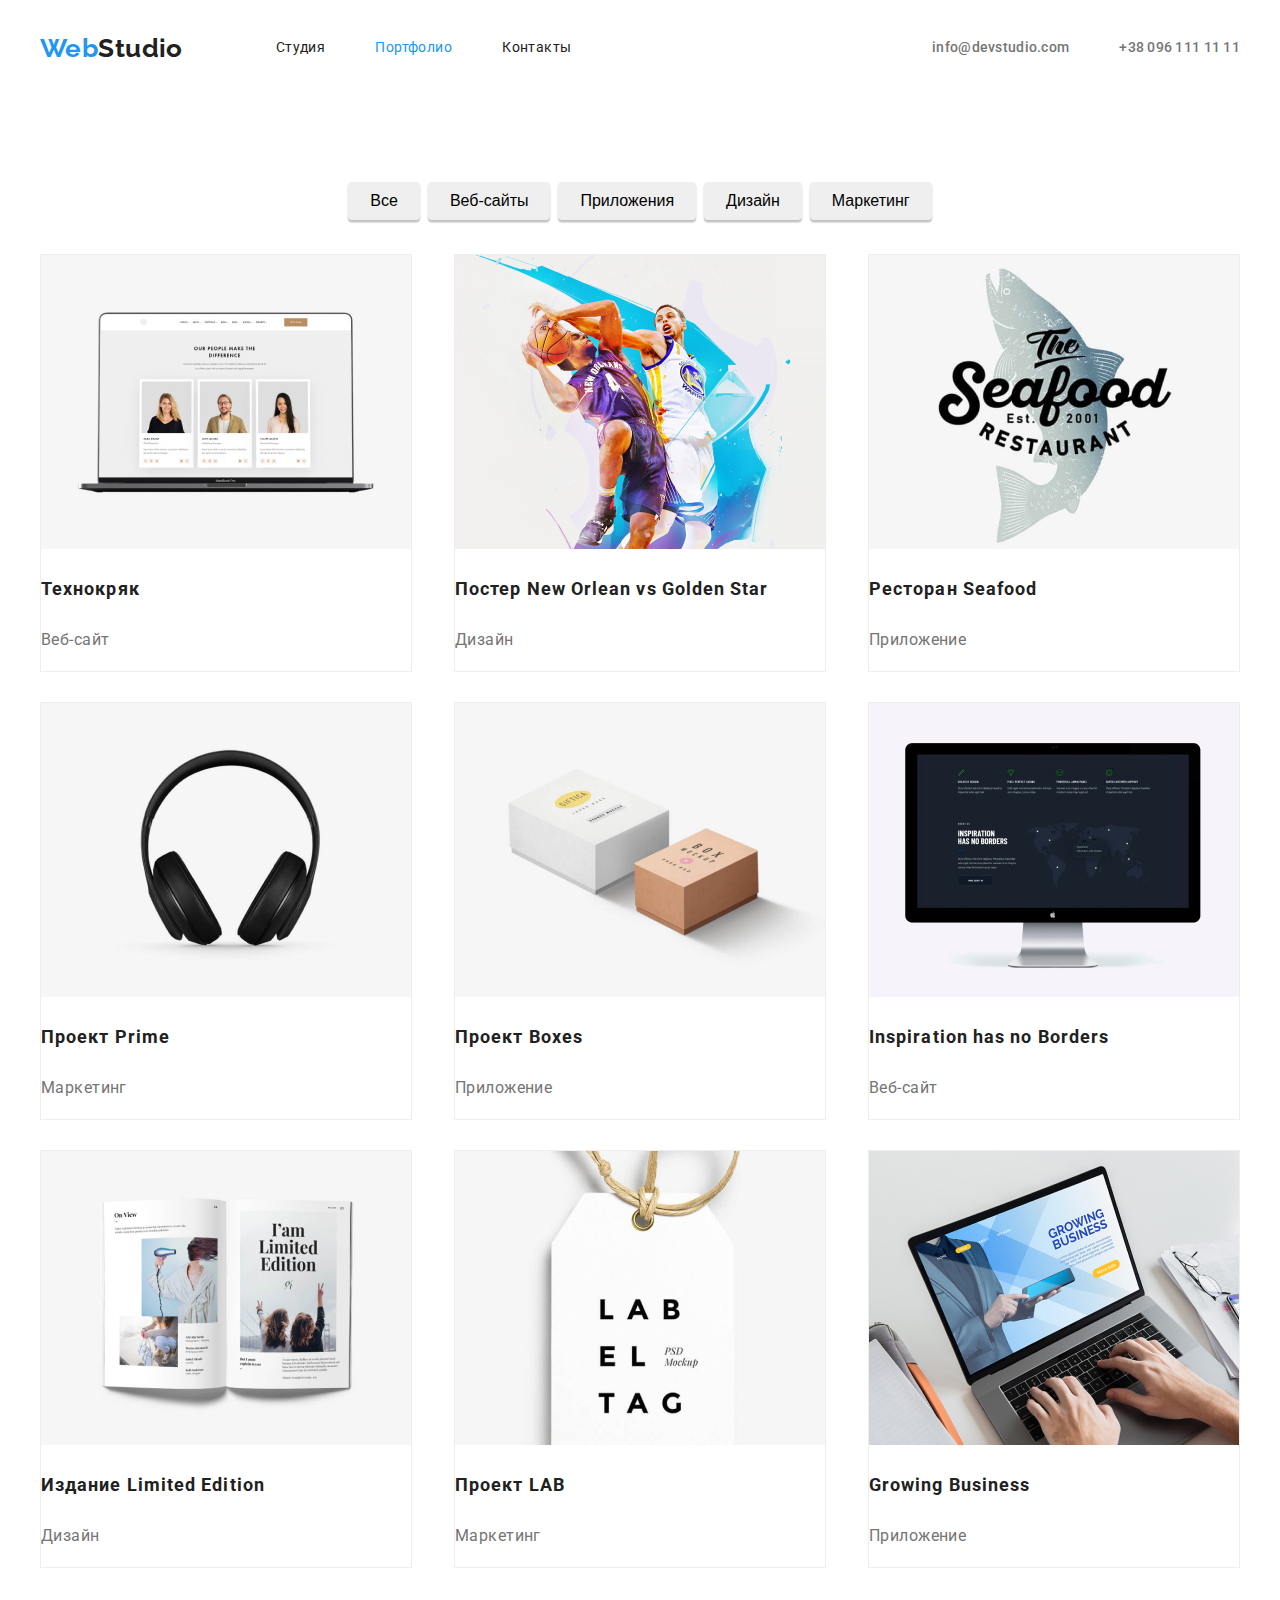
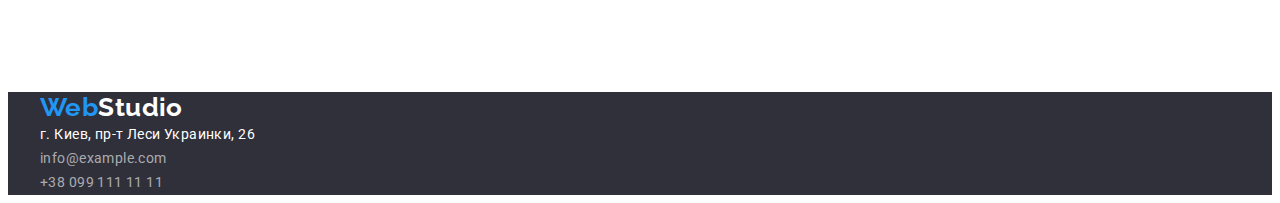
==== portfolio.html @ 359bd69d "fix" ====
<!DOCTYPE html>
<html lang="en">

<head>
	<meta charset="UTF-8">
	<meta name="viewport" content="width=device-width, initial-scale=1.0">
	<title>Портфолио</title>
	<link rel="stylesheet" href="https://cdnjs.cloudflare.com/ajax/libs/modern-normalize/1.0.0/modern-normalize.min.css"
		integrity="sha512-ISS7cAi1PEhQ8jnbJpJZMd29NlhNj4AWYyLOSp2CE/CsHxTCu+r+t0D2yoJudVrd0/8fTVPUVDzY5Tvli75u/g=="
		crossorigin="anonymous" />
	<link rel="preconnect" href="https://fonts.gstatic.com">
	<link
		href="https://fonts.googleapis.com/css2?family=Raleway:wght@700;900&family=Roboto:wght@400;500;700;900&display=swap"
		rel="stylesheet">
	<link rel="stylesheet" href="./сss/styles.css">
</head>

<body>
	<!-- Шапка сайта -->
	<header>
		<div class="container flex-cont">
			<nav class="navigation">
				<a class="logo" href="./index.html"> <span>Web</span>Studio</a>
				<ul class="nav-list">
					<li class="item">
						<a href="./index.html">Студия</a>
					</li>
					<li class="item">
						<a class="current" href="./portfolio.html">Портфолио</a>
					</li>
					<li class="item">
						<a href="#contacts">Контакты</a>
					</li>
				</ul>
			</nav>
			<ul class="mailtel-list">
				<li class="item"><a class="mailtel" href="mailto:info@devstudio.com">info@devstudio.com</a></li>
				<li class="item"> <a class="mailtel" href="tel:+380961111111">+38 096 111 11 11</a></li>
			</ul>
		</div>
	</header>
	<!-- //Шапка сайта -->

	<!-- секция кнопок и галерея -->
	<section class="gallery">
		<div class="container">
			<ul class="gallery-list">
				<li class="item"><button class="btn" type="button">Все</button></li>
				<li class="item"><button class="btn" type="button">Веб-сайты</button></li>
				<li class="item"><button class="btn" type="button">Приложения</button></li>
				<li class="item"><button class="btn" type="button">Дизайн</button></li>
				<li class="item"><button class="btn" type="button">Маркетинг</button></li>
			</ul>

			<ul class="project-list">
				<li class="item">
					<img src="./img_portf/img-0.jpg" alt="галерея работ" width="370" height="294">
					<h3>Технокряк</h3>
					<p>Веб-сайт</p>
				</li>
				<li class="item">
					<img src="./img_portf/img-1.jpg" alt="галерея работ" width="370" height="294">
					<h3>Постер New Orlean vs Golden Star</h3>
					<p>Дизайн</p>
				</li>
				<li class="item">
					<img src="./img_portf/img-2.jpg" alt="галерея работ" width="370" height="294">
					<h3>Ресторан Seafood</h3>
					<p>Приложение</p>
				</li>
				<li class="item">
					<img src="./img_portf/img-3.jpg" alt="галерея работ" width="370" height="294">
					<h3>Проект Prime</h3>
					<p>Маркетинг</p>
				</li>
				<li class="item">
					<img src="./img_portf/img-4.jpg" alt="галерея работ" width="370" height="294">
					<h3>Проект Boxes</h3>
					<p>Приложение</p>
				</li>
				<li class="item">
					<img src="./img_portf/img-5.jpg" alt="галерея работ" width="370" height="294">
					<h3>Inspiration has no Borders</h3>
					<p>Веб-сайт</p>
				</li>
				<li class="item">
					<img src="./img_portf/img-6.jpg" alt="галерея работ" width="370" height="294">
					<h3>Издание Limited Edition</h3>
					<p>Дизайн</p>
				</li>
				<li class="item">
					<img src="./img_portf/img-7.jpg" alt="галерея работ" width="370" height="294">
					<h3>Проект LAB</h3>
					<p>Маркетинг</p>
				</li>
				<li class="item">
					<img src="./img_portf/img-8.jpg" alt="галерея работ" width="370" height="294">
					<h3>Growing Business</h3>
					<p>Приложение</p>
				</li>
			</ul>
		</div>
	</section>
	<!-- //секция кнопок и галерея -->

	<footer class="footer">
		<div class="container">
			<a class="logo" href="./index.html"><span>Web</span>Studio</a>
			<address>
				г. Киев, пр-т Леси Украинки, 26
			</address>
			<ul>
				<li><a id="contacts" class="mailtel-ftr" href="mailto:info@example.com">info@example.com</a></li>
				<li><a class="mailtel-ftr" href="tel:+380991111111">+38 099 111 11 11</a></li>
			</ul>
		</div>
	</footer>
</body>

</html>
---- сss/styles.css ----
/* Используемые шрифты  */
/* font-family: "Raleway", sans-serif; */
/* font-family: "Roboto", sans-serif; */

/* Используемые цвета */
/* color: #2196F3; */
/* color: #212121; */
/* color: #757575; */
/* color: rgba(255, 255, 255, 0.6); */
/* background-color:  #2f303a */
/* #eeeeee */

:root {
  --main-dark-color: #212121;
  --second-dark-color: #757575;
  --accent-color: #2196f3;
  --tel-mail-color-footer: rgba(255, 255, 255, 0.6);
  --main-font: "Roboto", sans-serif;
  --second-font: "Raleway", sans-serif;
  --background-color: #2f303a;
  --white-color: #ffffff;
  --background-team-section: #f5f4fa;
  --container-border: #eeeeee;
}

/* Стили к тэгам */
body {
  font-family: var(--main-font);
  font-weight: 400;
  font-size: 14px;
  line-height: 1.14;
  letter-spacing: 0.03em;
  color: var(--main-dark-color);
}

a {
  text-decoration: none;
  color: var(--main-dark-color);
}

a:hover:not(.logo),
a:focus:not(.logo) {
  color: var(--accent-color);
}

ul {
  list-style: none;
  padding: 0;
  margin: 0;
}

body span {
  color: var(--accent-color);
}

.container {
  width: 1200px;
  padding-left: 15px;
  padding-right: 15px;
  margin-left: auto;
  margin-right: auto;
}

.flex-cont {
  display: flex;
  justify-content: space-between;
}

.navigation {
  display: flex;
  align-items: center;
  height: 80px;
}

.nav-list {
  display: flex;
  margin-left: 93px;
}

.nav-list .item + .item {
  margin-left: 50px;
}

.mailtel {
  font-weight: 500;
  letter-spacing: 0.02em;
  color: var(--second-dark-color);
}

.mailtel-list {
  display: flex;
  align-items: center;
}

.mailtel-list .item + .item {
  margin-left: 50px;
}

.logo {
  font-family: var(--second-font);
  font-weight: 700;
  font-size: 26px;
  line-height: 1.19;
}

.footer .logo {
  color: var(--white-color);
  font-weight: 700;
  font-size: 26px;
  line-height: 1.19;
}

.current {
  color: var(--accent-color);
}

h1 {
  font-weight: 900;
  font-size: 44px;
  line-height: 1.36;
  letter-spacing: 0.06em;
  text-transform: uppercase;
  color: var(--white-color);
  padding-top: 200px;
  padding-bottom: 30px;
  padding-left: 452px;
  padding-right: 452px;
  margin: 0;
}

h2 {
  font-weight: 700;
  font-size: 36px;
  line-height: 1.167;
  text-align: center;
}

.banner {
  background-color: var(--background-color);
  text-align: center;
}

.banner button {
  margin-bottom: 200px;
  border-style: none;
  box-shadow: 0px 4px 4px rgba(0, 0, 0, 0.15);
  border-radius: 4px;
  background-color: var(--accent-color);
  color: var(--white-color);
  width: 200px;
  height: 50px;
  cursor: pointer;
}

.banner-btn {
  font-weight: bold;
  font-size: 16px;
  line-height: 1.875;
  align-items: center;
  letter-spacing: 0.06em;
}

.feature {
  /* outline: solid 2px tomato; */
}

.feature-list {
  margin-top: 94px;
  display: flex;
  justify-content: space-between;
}

.feature-list .item {
  width: 270px;
}

.feature-list h3 {
  margin: 0;
  font-size: 14px;
  font-weight: 700;
  text-transform: uppercase;
  color: var(--main-dark-color);
}

.feature-list p {
  margin-top: 10px;
  margin-bottom: 7px;
  line-height: 1.71;
  color: var(--second-dark-color);
}

.business {
  margin-top: 94px;
  /* outline: solid 2px tomato; */
}

.business-list {
  margin-top: 50px;
  display: flex;
  justify-content: space-between;
}

.team {
  margin-top: 94px;
  background-color: var(--background-team-section);
}

.team-list {
  display: flex;
  justify-content: space-between;
}

.team-list .item {
  background: var(--white-color);
  box-shadow: 0px 1px 3px rgba(0, 0, 0, 0.12), 0px 1px 1px rgba(0, 0, 0, 0.14),
    0px 2px 1px rgba(0, 0, 0, 0.2);
  border-radius: 0px 0px 4px 4px;
}

.team-list p {
  font-size: 16px;
  line-height: 1.187;
  text-align: center;
  color: var(--second-dark-color);
}

.team-list h3 {
  font-weight: 500;
  font-size: 16px;
  line-height: 1.187;
  text-align: center;
}

.gallery {
  margin-top: 94px;
}

.gallery-list {
  display: flex;
  justify-content: center;
}

.gallery-list .item + .item {
  margin-left: 8px;
}

.gallery li h3 {
  font-weight: 700;
  font-size: 18px;
  line-height: 2;
  letter-spacing: 0.06em;
}

.gallery li p {
  font-size: 16px;
  line-height: 1.875;
  color: var(--second-dark-color);
}

.project-list {
  margin-top: 34px;
  display: flex;
  justify-content: space-between;
  flex-wrap: wrap;
}

.project-list .item {
  box-sizing: border-box;
  background: var(--white-color);
  border: 1px solid var(--container-border);
  margin-bottom: 30px;
}

.btn {
  font-weight: 500;
  font-size: 16px;
  line-height: 1.62;
  padding: 6px 22px;
  border-style: none;
  box-shadow: 0px 3px 1px rgba(0, 0, 0, 0.1), 0px 1px 2px rgba(0, 0, 0, 0.08),
    0px 2px 2px rgba(0, 0, 0, 0.12);
  border-radius: 4px;
}
.btn:hover,
.btn:focus {
  background-color: var(--accent-color);
  color: var(--white-color);
  cursor: pointer;
}

address {
  color: var(--white-color);
}

address {
  /* убирает курсив адреса */
  font-style: normal;
  line-height: 1.71;
  color: var(--white-color);
}

.footer {
  margin-top: 94px;
  background-color: var(--background-color);
}

.mailtel-ftr {
  color: var(--tel-mail-color-footer);
  line-height: 1.714;
}
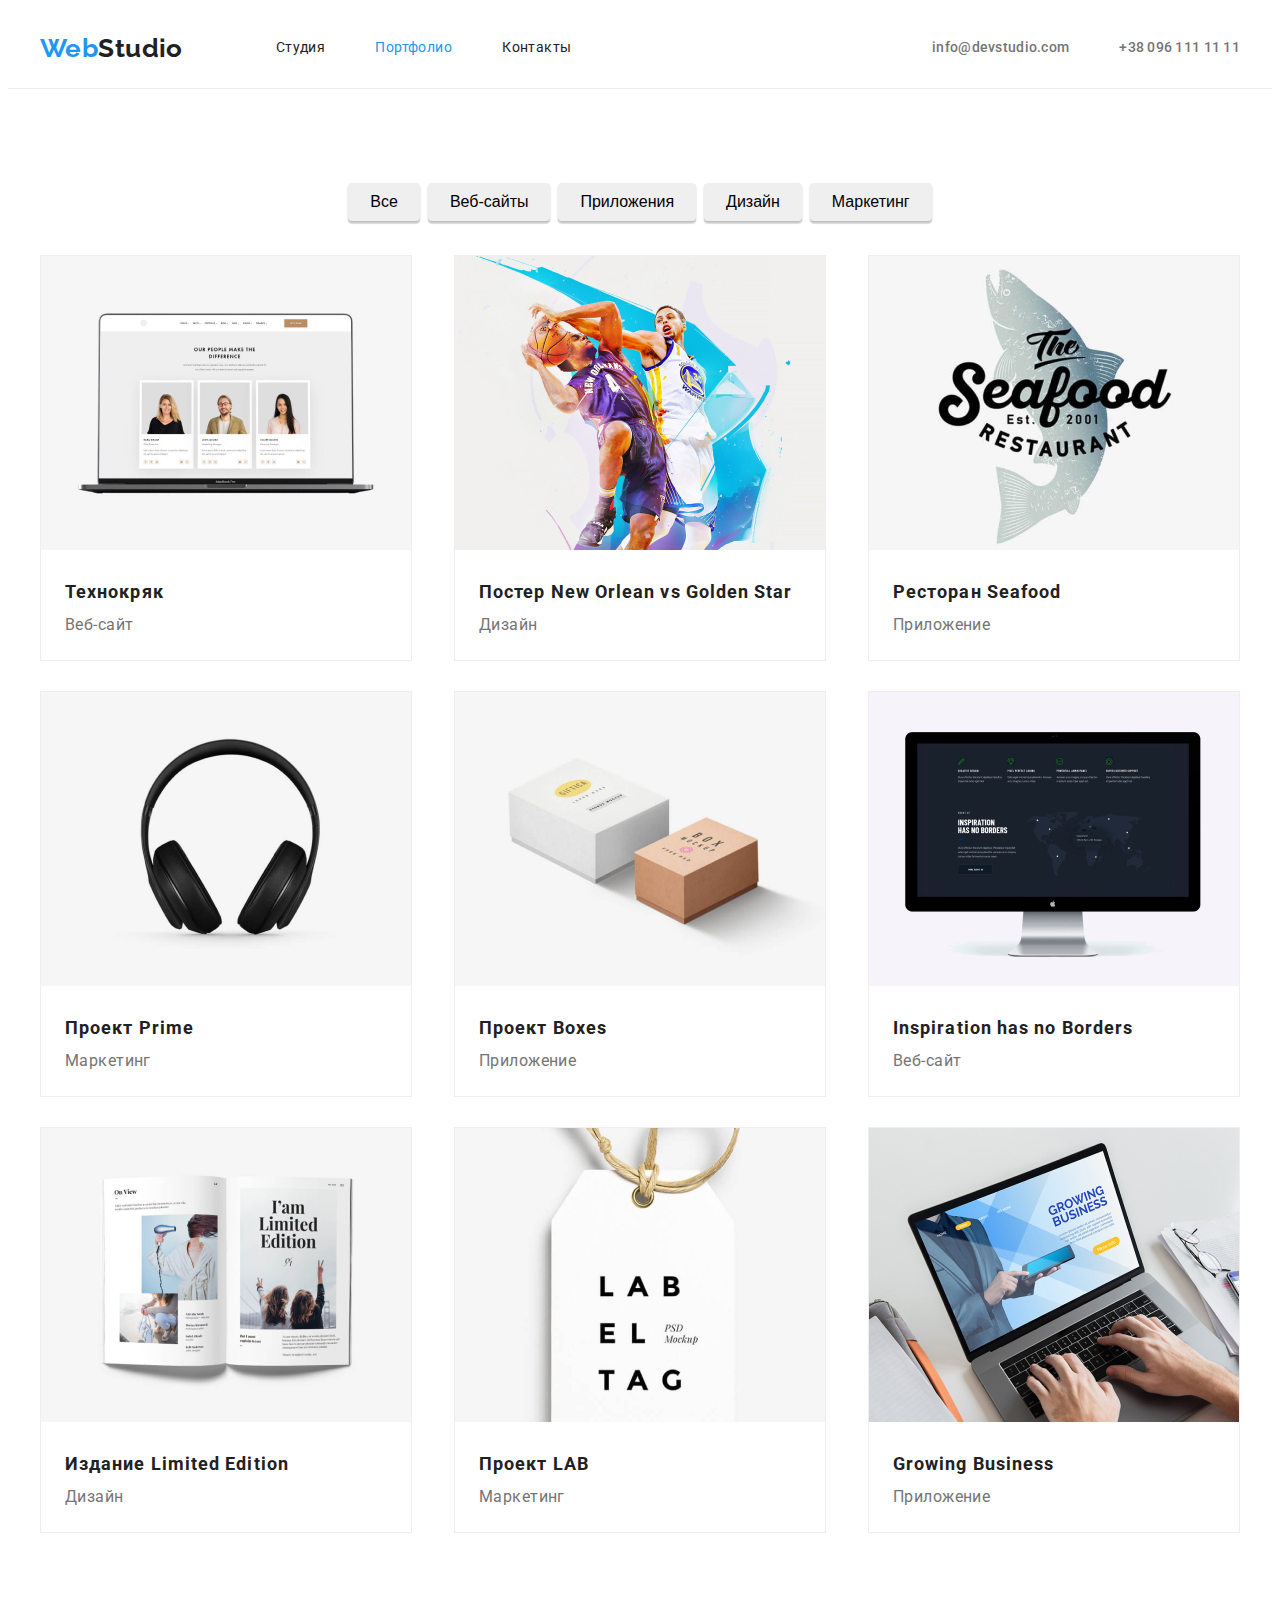
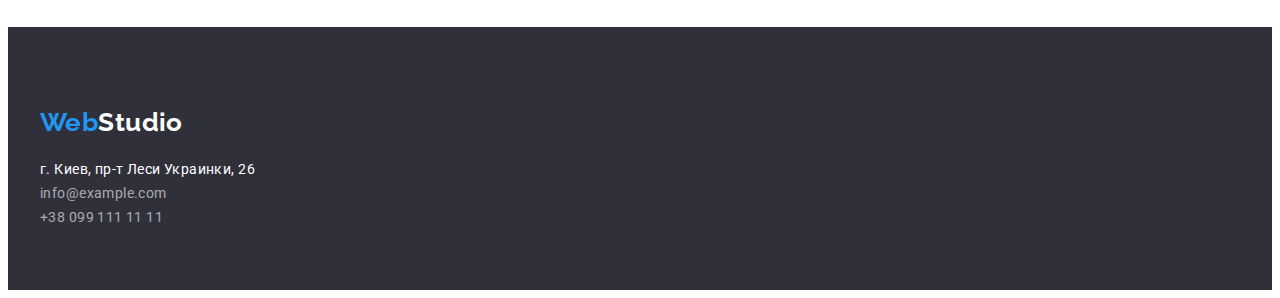
==== commit 7255da0b: "fix paddings, border portfolio" ====
--- a/portfolio.html
+++ b/portfolio.html
@@ -17,7 +17,7 @@
 
 <body>
 	<!-- Шапка сайта -->
-	<header>
+	<header class="hdr">
 		<div class="container flex-cont">
 			<nav class="navigation">
 				<a class="logo" href="./index.html"> <span>Web</span>Studio</a>
--- a/сss/styles.css
+++ b/сss/styles.css
@@ -9,6 +9,7 @@
 /* color: rgba(255, 255, 255, 0.6); */
 /* background-color:  #2f303a */
 /* #eeeeee */
+/* #ececec */
 
 :root {
   --main-dark-color: #212121;
@@ -21,6 +22,7 @@
   --white-color: #ffffff;
   --background-team-section: #f5f4fa;
   --container-border: #eeeeee;
+  --header-border: #ececec;
 }
 
 /* Стили к тэгам */
@@ -34,6 +36,7 @@
 }
 
 a {
+  display: block;
   text-decoration: none;
   color: var(--main-dark-color);
 }
@@ -61,20 +64,29 @@
   margin-right: auto;
 }
 
+.hdr {
+  border-bottom: 1px solid var(--header-border);
+}
+
 .flex-cont {
   display: flex;
   justify-content: space-between;
+  min-height: 80px;
 }
 
 .navigation {
   display: flex;
   align-items: center;
-  height: 80px;
 }
 
 .nav-list {
   display: flex;
   margin-left: 93px;
+}
+
+.nav-list .item a {
+  padding-top: 20px;
+  padding-bottom: 20px;
 }
 
 .nav-list .item + .item {
@@ -92,6 +104,11 @@
   align-items: center;
 }
 
+.mailtel-list .item a {
+  padding-top: 20px;
+  padding-bottom: 20px;
+}
+
 .mailtel-list .item + .item {
   margin-left: 50px;
 }
@@ -101,6 +118,8 @@
   font-weight: 700;
   font-size: 26px;
   line-height: 1.19;
+  padding-top: 20px;
+  padding-bottom: 20px;
 }
 
 .footer .logo {
@@ -133,6 +152,7 @@
   font-size: 36px;
   line-height: 1.167;
   text-align: center;
+  margin: 0;
 }
 
 .banner {
@@ -140,8 +160,11 @@
   text-align: center;
 }
 
-.banner button {
-  margin-bottom: 200px;
+.div-hero-button {
+  padding-bottom: 200px;
+}
+
+.hero-btn {
   border-style: none;
   box-shadow: 0px 4px 4px rgba(0, 0, 0, 0.15);
   border-radius: 4px;
@@ -150,9 +173,7 @@
   width: 200px;
   height: 50px;
   cursor: pointer;
-}
-
-.banner-btn {
+
   font-weight: bold;
   font-size: 16px;
   line-height: 1.875;
@@ -162,10 +183,11 @@
 
 .feature {
   /* outline: solid 2px tomato; */
+  padding-top: 94px;
+  padding-bottom: 94px;
 }
 
 .feature-list {
-  margin-top: 94px;
   display: flex;
   justify-content: space-between;
 }
@@ -190,8 +212,8 @@
 }
 
 .business {
-  margin-top: 94px;
   /* outline: solid 2px tomato; */
+  padding-bottom: 94px;
 }
 
 .business-list {
@@ -201,11 +223,13 @@
 }
 
 .team {
-  margin-top: 94px;
+  padding-top: 94px;
+  padding-bottom: 94px;
   background-color: var(--background-team-section);
 }
 
 .team-list {
+  margin-top: 50px;
   display: flex;
   justify-content: space-between;
 }
@@ -222,6 +246,8 @@
   line-height: 1.187;
   text-align: center;
   color: var(--second-dark-color);
+  margin-top: 10px;
+  margin-bottom: 30px;
 }
 
 .team-list h3 {
@@ -229,10 +255,13 @@
   font-size: 16px;
   line-height: 1.187;
   text-align: center;
+  margin-top: 30px;
+  margin-bottom: 0;
 }
 
 .gallery {
-  margin-top: 94px;
+  padding-top: 94px;
+  padding-bottom: 94px;
 }
 
 .gallery-list {
@@ -244,31 +273,48 @@
   margin-left: 8px;
 }
 
-.gallery li h3 {
+.project-list .item h3 {
   font-weight: 700;
   font-size: 18px;
   line-height: 2;
   letter-spacing: 0.06em;
-}
-
-.gallery li p {
+  margin-top: 20px;
+  margin-bottom: 0;
+  margin-left: 24px;
+}
+
+.project-list .item p {
   font-size: 16px;
   line-height: 1.875;
   color: var(--second-dark-color);
+  margin-top: 0;
+  margin-bottom: 20px;
+  margin-left: 24px;
 }
 
 .project-list {
   margin-top: 34px;
   display: flex;
-  justify-content: space-between;
   flex-wrap: wrap;
+  justify-content: space-between;
 }
 
 .project-list .item {
+  /* outline: solid 2px tomato; */
   box-sizing: border-box;
   background: var(--white-color);
   border: 1px solid var(--container-border);
+  /* width: calc((100%-60px) / 3); */
+  /* margin-right: 30px; */
   margin-bottom: 30px;
+}
+
+.project-list .item:nth-child(3n) {
+  margin-right: 0;
+}
+
+.project-list .item:nth-last-child(-n + 3) {
+  margin-bottom: 0;
 }
 
 .btn {
@@ -300,7 +346,8 @@
 }
 
 .footer {
-  margin-top: 94px;
+  padding-top: 60px;
+  padding-bottom: 60px;
   background-color: var(--background-color);
 }
 
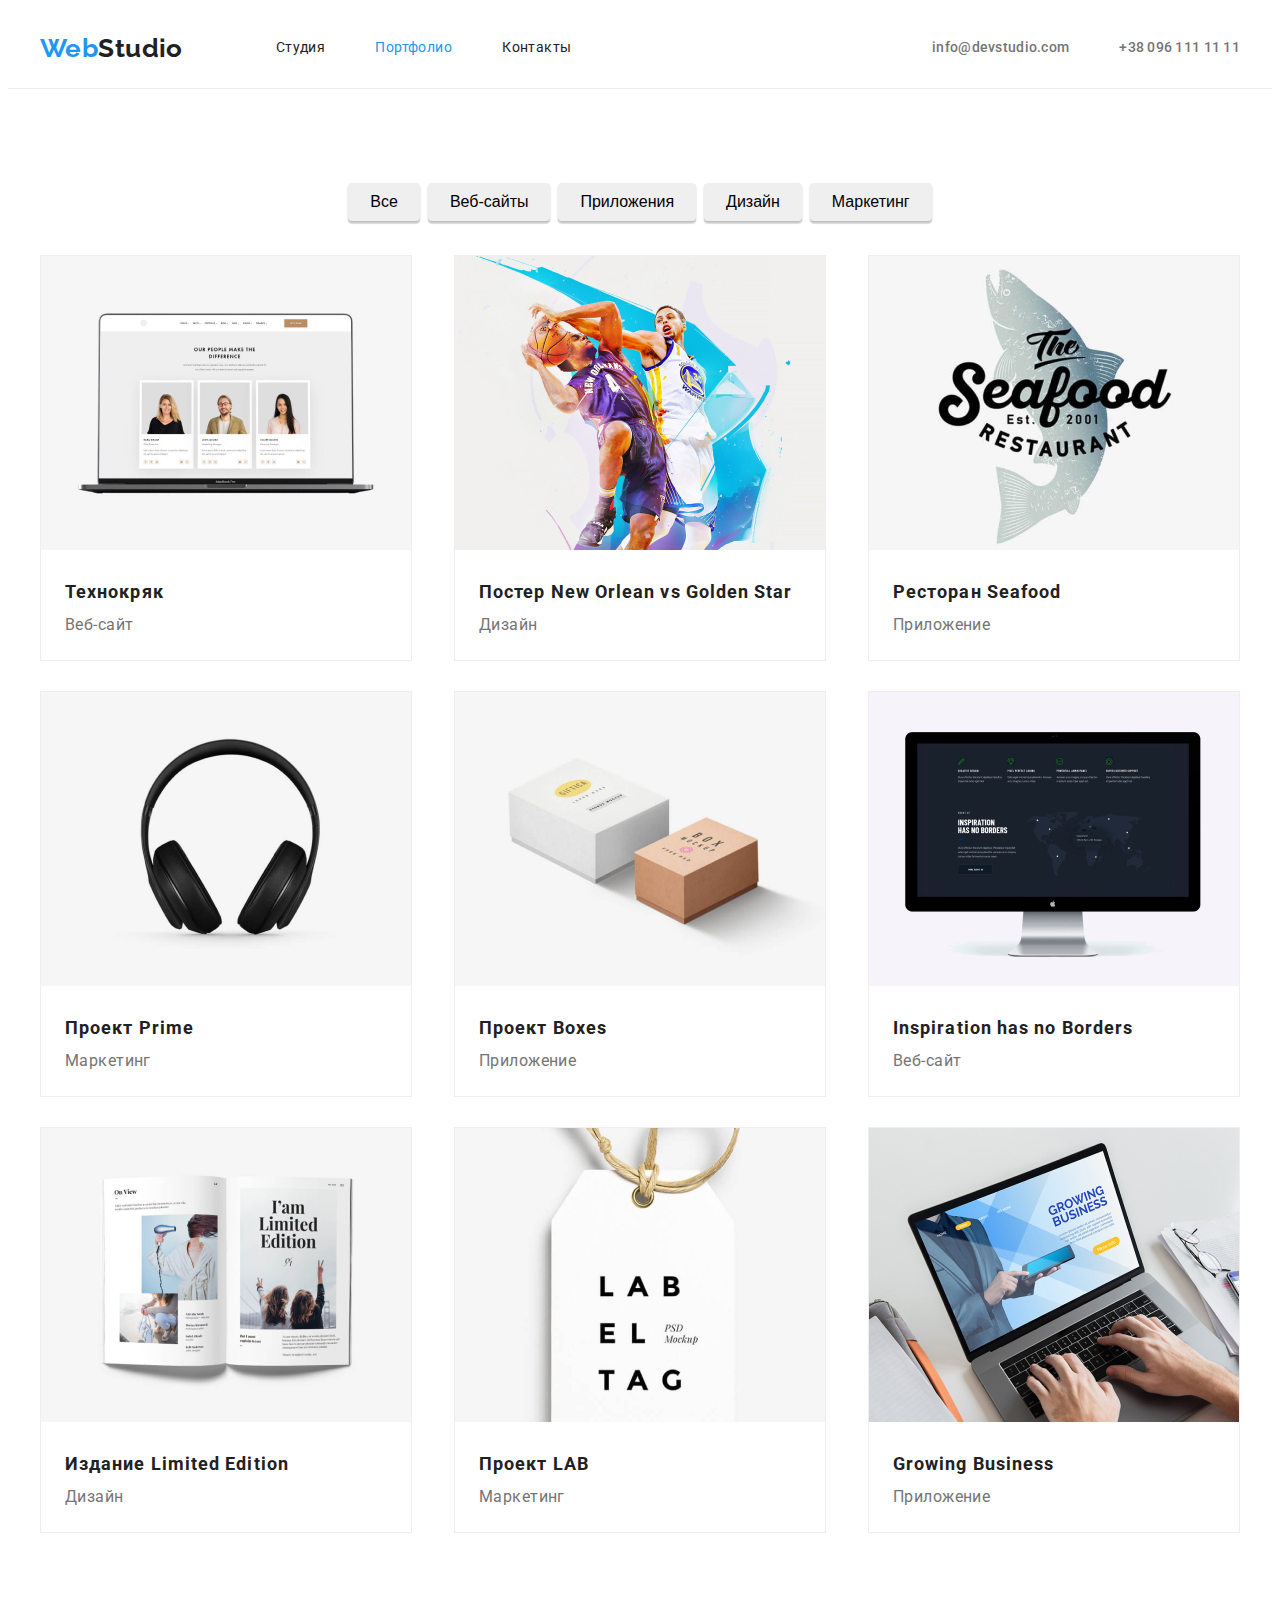
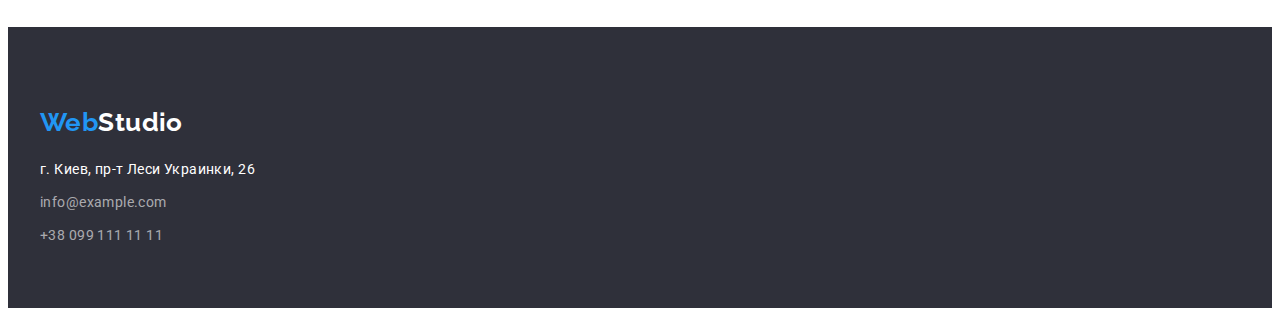
==== commit ee29597f: "fix css" ====
--- a/portfolio.html
+++ b/portfolio.html
@@ -109,9 +109,10 @@
 			<address>
 				г. Киев, пр-т Леси Украинки, 26
 			</address>
-			<ul>
-				<li><a id="contacts" class="mailtel-ftr" href="mailto:info@example.com">info@example.com</a></li>
-				<li><a class="mailtel-ftr" href="tel:+380991111111">+38 099 111 11 11</a></li>
+			<ul class="footer-list">
+				<li class="item"><a id="contacts" class="mailtel-ftr"
+						href="mailto:info@example.com">info@example.com</a></li>
+				<li class="item"><a class="mailtel-ftr" href="tel:+380991111111">+38 099 111 11 11</a></li>
 			</ul>
 		</div>
 	</footer>
--- a/сss/styles.css
+++ b/сss/styles.css
@@ -124,9 +124,6 @@
 
 .footer .logo {
   color: var(--white-color);
-  font-weight: 700;
-  font-size: 26px;
-  line-height: 1.19;
 }
 
 .current {
@@ -351,6 +348,10 @@
   background-color: var(--background-color);
 }
 
+.footer-list .item {
+  padding-top: 9px;
+}
+
 .mailtel-ftr {
   color: var(--tel-mail-color-footer);
   line-height: 1.714;
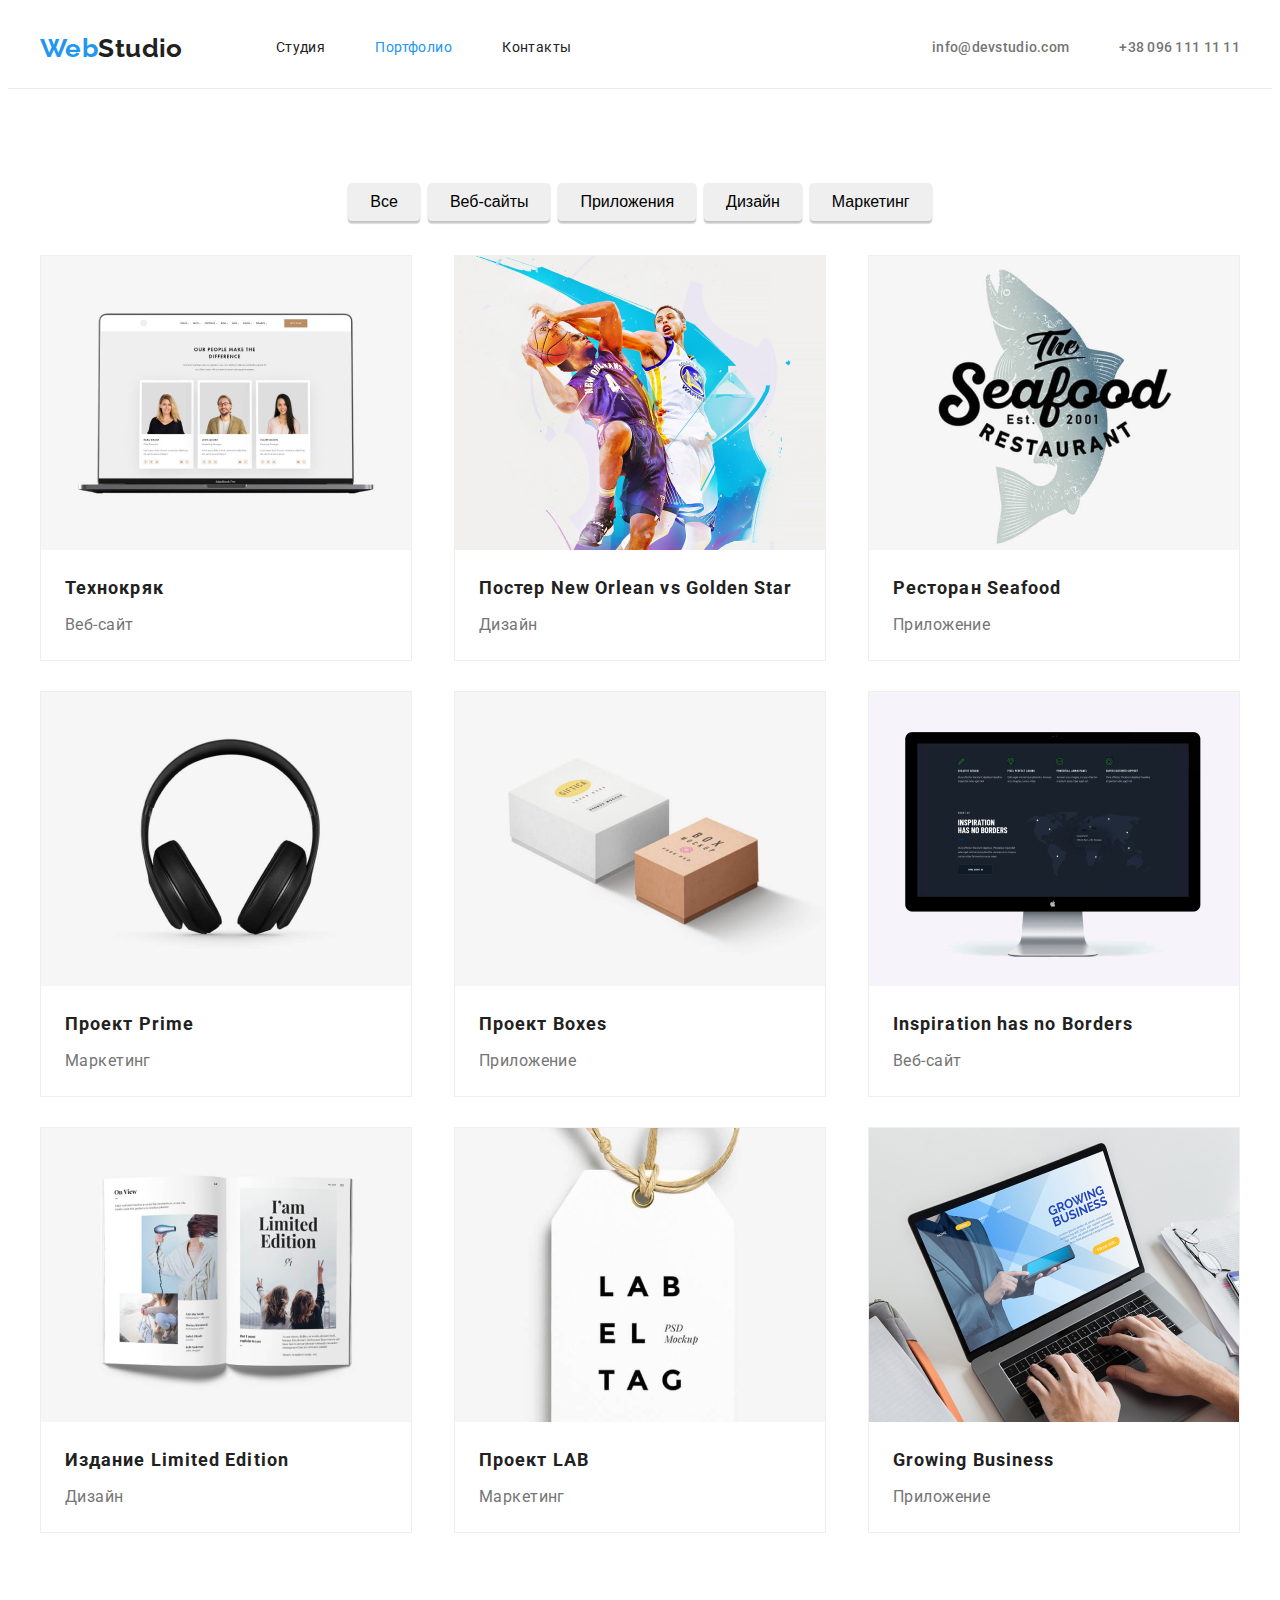
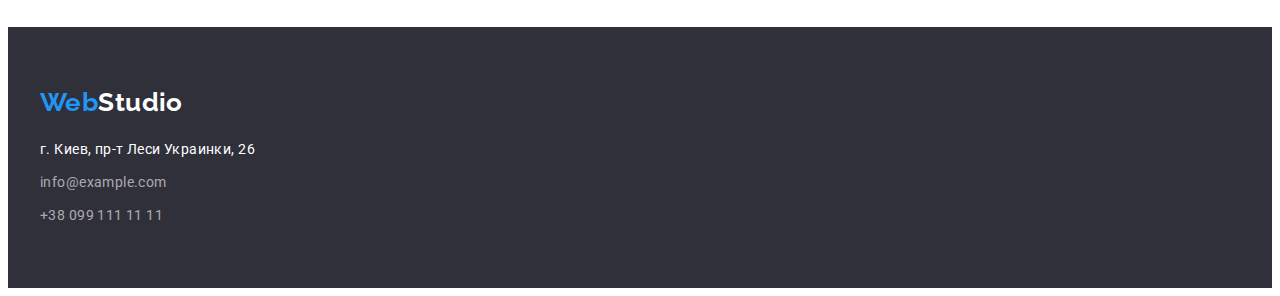
==== commit 50ed481a: "посмотрел Репету и всё переделал" ====
--- a/portfolio.html
+++ b/portfolio.html
@@ -20,7 +20,7 @@
 	<header class="hdr">
 		<div class="container flex-cont">
 			<nav class="navigation">
-				<a class="logo" href="./index.html"> <span>Web</span>Studio</a>
+				<a class="logo" href="./index.html"> <span class="logo-accent">Web</span>Studio</a>
 				<ul class="nav-list">
 					<li class="item">
 						<a href="./index.html">Студия</a>
@@ -33,9 +33,9 @@
 					</li>
 				</ul>
 			</nav>
-			<ul class="mailtel-list">
-				<li class="item"><a class="mailtel" href="mailto:info@devstudio.com">info@devstudio.com</a></li>
-				<li class="item"> <a class="mailtel" href="tel:+380961111111">+38 096 111 11 11</a></li>
+			<ul class="contacts-list">
+				<li class="item"><a class="contacts" href="mailto:info@devstudio.com">info@devstudio.com</a></li>
+				<li class="item"> <a class="contacts" href="tel:+380961111111">+38 096 111 11 11</a></li>
 			</ul>
 		</div>
 	</header>
@@ -55,48 +55,66 @@
 			<ul class="project-list">
 				<li class="item">
 					<img src="./img_portf/img-0.jpg" alt="галерея работ" width="370" height="294">
-					<h3>Технокряк</h3>
-					<p>Веб-сайт</p>
+					<div class="project-description">
+						<h3>Технокряк</h3>
+						<p>Веб-сайт</p>
+					</div>
 				</li>
 				<li class="item">
 					<img src="./img_portf/img-1.jpg" alt="галерея работ" width="370" height="294">
-					<h3>Постер New Orlean vs Golden Star</h3>
-					<p>Дизайн</p>
+					<div class="project-description">
+						<h3>Постер New Orlean vs Golden Star</h3>
+						<p>Дизайн</p>
+					</div>
 				</li>
 				<li class="item">
 					<img src="./img_portf/img-2.jpg" alt="галерея работ" width="370" height="294">
-					<h3>Ресторан Seafood</h3>
-					<p>Приложение</p>
+					<div class="project-description">
+						<h3>Ресторан Seafood</h3>
+						<p>Приложение</p>
+					</div>
 				</li>
 				<li class="item">
 					<img src="./img_portf/img-3.jpg" alt="галерея работ" width="370" height="294">
-					<h3>Проект Prime</h3>
-					<p>Маркетинг</p>
+					<div class="project-description">
+						<h3>Проект Prime</h3>
+						<p>Маркетинг</p>
+					</div>
 				</li>
 				<li class="item">
 					<img src="./img_portf/img-4.jpg" alt="галерея работ" width="370" height="294">
-					<h3>Проект Boxes</h3>
-					<p>Приложение</p>
+					<div class="project-description">
+						<h3>Проект Boxes</h3>
+						<p>Приложение</p>
+					</div>
 				</li>
 				<li class="item">
 					<img src="./img_portf/img-5.jpg" alt="галерея работ" width="370" height="294">
-					<h3>Inspiration has no Borders</h3>
-					<p>Веб-сайт</p>
+					<div class="project-description">
+						<h3>Inspiration has no Borders</h3>
+						<p>Веб-сайт</p>
+					</div>
 				</li>
 				<li class="item">
 					<img src="./img_portf/img-6.jpg" alt="галерея работ" width="370" height="294">
-					<h3>Издание Limited Edition</h3>
-					<p>Дизайн</p>
+					<div class="project-description">
+						<h3>Издание Limited Edition</h3>
+						<p>Дизайн</p>
+					</div>
 				</li>
 				<li class="item">
 					<img src="./img_portf/img-7.jpg" alt="галерея работ" width="370" height="294">
-					<h3>Проект LAB</h3>
-					<p>Маркетинг</p>
+					<div class="project-description">
+						<h3>Проект LAB</h3>
+						<p>Маркетинг</p>
+					</div>
 				</li>
 				<li class="item">
 					<img src="./img_portf/img-8.jpg" alt="галерея работ" width="370" height="294">
-					<h3>Growing Business</h3>
-					<p>Приложение</p>
+					<div class="project-description">
+						<h3>Growing Business</h3>
+						<p>Приложение</p>
+					</div>
 				</li>
 			</ul>
 		</div>
@@ -105,14 +123,17 @@
 
 	<footer class="footer">
 		<div class="container">
-			<a class="logo" href="./index.html"><span>Web</span>Studio</a>
+			<a class="logo" href="./index.html"><span class="logo-accent">Web</span>Studio</a>
 			<address>
 				г. Киев, пр-т Леси Украинки, 26
 			</address>
 			<ul class="footer-list">
-				<li class="item"><a id="contacts" class="mailtel-ftr"
-						href="mailto:info@example.com">info@example.com</a></li>
-				<li class="item"><a class="mailtel-ftr" href="tel:+380991111111">+38 099 111 11 11</a></li>
+				<li class="item">
+					<a id="contacts" class="contacts-ftr" href="mailto:info@example.com">info@example.com</a>
+				</li>
+				<li class="item">
+					<a class="contacts-ftr" href="tel:+380991111111">+38 099 111 11 11</a>
+				</li>
 			</ul>
 		</div>
 	</footer>
--- a/сss/styles.css
+++ b/сss/styles.css
@@ -15,17 +15,16 @@
   --main-dark-color: #212121;
   --second-dark-color: #757575;
   --accent-color: #2196f3;
-  --tel-mail-color-footer: rgba(255, 255, 255, 0.6);
+  --contacts-color-footer: rgba(255, 255, 255, 0.6);
   --main-font: "Roboto", sans-serif;
   --second-font: "Raleway", sans-serif;
-  --background-color: #2f303a;
+  --hero-background-color: #2f303a;
   --white-color: #ffffff;
   --background-team-section: #f5f4fa;
   --container-border: #eeeeee;
   --header-border: #ececec;
 }
 
-/* Стили к тэгам */
 body {
   font-family: var(--main-font);
   font-weight: 400;
@@ -35,6 +34,18 @@
   color: var(--main-dark-color);
 }
 
+ul {
+  list-style: none;
+  padding: 0;
+  margin: 0;
+}
+
+img {
+  display: block;
+  max-width: 100%;
+  height: auto;
+}
+
 a {
   display: block;
   text-decoration: none;
@@ -43,16 +54,6 @@
 
 a:hover:not(.logo),
 a:focus:not(.logo) {
-  color: var(--accent-color);
-}
-
-ul {
-  list-style: none;
-  padding: 0;
-  margin: 0;
-}
-
-body span {
   color: var(--accent-color);
 }
 
@@ -64,6 +65,10 @@
   margin-right: auto;
 }
 
+.logo-accent {
+  color: var(--accent-color);
+}
+
 .hdr {
   border-bottom: 1px solid var(--header-border);
 }
@@ -84,6 +89,7 @@
   margin-left: 93px;
 }
 
+/* для удобства наведения курсора */
 .nav-list .item a {
   padding-top: 20px;
   padding-bottom: 20px;
@@ -93,23 +99,18 @@
   margin-left: 50px;
 }
 
-.mailtel {
+.contacts {
   font-weight: 500;
   letter-spacing: 0.02em;
   color: var(--second-dark-color);
 }
 
-.mailtel-list {
+.contacts-list {
   display: flex;
   align-items: center;
 }
 
-.mailtel-list .item a {
-  padding-top: 20px;
-  padding-bottom: 20px;
-}
-
-.mailtel-list .item + .item {
+.contacts-list .item + .item {
   margin-left: 50px;
 }
 
@@ -118,11 +119,10 @@
   font-weight: 700;
   font-size: 26px;
   line-height: 1.19;
-  padding-top: 20px;
-  padding-bottom: 20px;
 }
 
 .footer .logo {
+  margin-bottom: 20px;
   color: var(--white-color);
 }
 
@@ -137,10 +137,9 @@
   letter-spacing: 0.06em;
   text-transform: uppercase;
   color: var(--white-color);
+
   padding-top: 200px;
   padding-bottom: 30px;
-  padding-left: 452px;
-  padding-right: 452px;
   margin: 0;
 }
 
@@ -149,11 +148,13 @@
   font-size: 36px;
   line-height: 1.167;
   text-align: center;
-  margin: 0;
-}
-
-.banner {
-  background-color: var(--background-color);
+
+  margin-top: 0;
+  margin-bottom: 50px;
+}
+
+.hero-banner {
+  background-color: var(--hero-background-color);
   text-align: center;
 }
 
@@ -167,8 +168,7 @@
   border-radius: 4px;
   background-color: var(--accent-color);
   color: var(--white-color);
-  width: 200px;
-  height: 50px;
+  padding: 10px 32px;
   cursor: pointer;
 
   font-weight: bold;
@@ -179,7 +179,6 @@
 }
 
 .feature {
-  /* outline: solid 2px tomato; */
   padding-top: 94px;
   padding-bottom: 94px;
 }
@@ -190,11 +189,12 @@
 }
 
 .feature-list .item {
-  width: 270px;
+  max-width: 270px;
 }
 
 .feature-list h3 {
-  margin: 0;
+  margin-top: 0;
+  margin-bottom: 10px;
   font-size: 14px;
   font-weight: 700;
   text-transform: uppercase;
@@ -202,19 +202,16 @@
 }
 
 .feature-list p {
-  margin-top: 10px;
-  margin-bottom: 7px;
+  margin: 0;
   line-height: 1.71;
   color: var(--second-dark-color);
 }
 
 .business {
-  /* outline: solid 2px tomato; */
   padding-bottom: 94px;
 }
 
 .business-list {
-  margin-top: 50px;
   display: flex;
   justify-content: space-between;
 }
@@ -226,7 +223,6 @@
 }
 
 .team-list {
-  margin-top: 50px;
   display: flex;
   justify-content: space-between;
 }
@@ -238,22 +234,26 @@
   border-radius: 0px 0px 4px 4px;
 }
 
+.member-description {
+  padding: 30px 0;
+}
+
+.team-list h3 {
+  font-weight: 500;
+  font-size: 16px;
+  line-height: 1.187;
+
+  text-align: center;
+  margin-top: 0;
+  margin-bottom: 10px;
+}
+
 .team-list p {
   font-size: 16px;
   line-height: 1.187;
   text-align: center;
   color: var(--second-dark-color);
-  margin-top: 10px;
-  margin-bottom: 30px;
-}
-
-.team-list h3 {
-  font-weight: 500;
-  font-size: 16px;
-  line-height: 1.187;
-  text-align: center;
-  margin-top: 30px;
-  margin-bottom: 0;
+  margin: 0;
 }
 
 .gallery {
@@ -264,10 +264,33 @@
 .gallery-list {
   display: flex;
   justify-content: center;
+  margin-bottom: 34px;
 }
 
 .gallery-list .item + .item {
   margin-left: 8px;
+}
+
+.btn {
+  font-weight: 500;
+  font-size: 16px;
+  line-height: 1.62;
+
+  padding: 6px 22px;
+  border-style: none;
+  box-shadow: 0px 3px 1px rgba(0, 0, 0, 0.1), 0px 1px 2px rgba(0, 0, 0, 0.08),
+    0px 2px 2px rgba(0, 0, 0, 0.12);
+  border-radius: 4px;
+}
+.btn:hover,
+.btn:focus {
+  background-color: var(--accent-color);
+  color: var(--white-color);
+  cursor: pointer;
+}
+
+.project-description {
+  padding: 20px 24px;
 }
 
 .project-list .item h3 {
@@ -275,69 +298,37 @@
   font-size: 18px;
   line-height: 2;
   letter-spacing: 0.06em;
-  margin-top: 20px;
-  margin-bottom: 0;
-  margin-left: 24px;
+  margin-top: 0;
+  margin-bottom: 4px;
 }
 
 .project-list .item p {
   font-size: 16px;
   line-height: 1.875;
   color: var(--second-dark-color);
-  margin-top: 0;
-  margin-bottom: 20px;
-  margin-left: 24px;
+  margin: 0;
 }
 
 .project-list {
-  margin-top: 34px;
   display: flex;
   flex-wrap: wrap;
   justify-content: space-between;
 }
 
 .project-list .item {
-  /* outline: solid 2px tomato; */
-  box-sizing: border-box;
   background: var(--white-color);
   border: 1px solid var(--container-border);
-  /* width: calc((100%-60px) / 3); */
-  /* margin-right: 30px; */
   margin-bottom: 30px;
-}
-
-.project-list .item:nth-child(3n) {
-  margin-right: 0;
 }
 
 .project-list .item:nth-last-child(-n + 3) {
   margin-bottom: 0;
-}
-
-.btn {
-  font-weight: 500;
-  font-size: 16px;
-  line-height: 1.62;
-  padding: 6px 22px;
-  border-style: none;
-  box-shadow: 0px 3px 1px rgba(0, 0, 0, 0.1), 0px 1px 2px rgba(0, 0, 0, 0.08),
-    0px 2px 2px rgba(0, 0, 0, 0.12);
-  border-radius: 4px;
-}
-.btn:hover,
-.btn:focus {
-  background-color: var(--accent-color);
-  color: var(--white-color);
-  cursor: pointer;
-}
-
-address {
-  color: var(--white-color);
 }
 
 address {
   /* убирает курсив адреса */
   font-style: normal;
+
   line-height: 1.71;
   color: var(--white-color);
 }
@@ -345,14 +336,14 @@
 .footer {
   padding-top: 60px;
   padding-bottom: 60px;
-  background-color: var(--background-color);
+  background-color: var(--hero-background-color);
 }
 
 .footer-list .item {
-  padding-top: 9px;
-}
-
-.mailtel-ftr {
-  color: var(--tel-mail-color-footer);
+  margin-top: 9px;
+}
+
+.contacts-ftr {
+  color: var(--contacts-color-footer);
   line-height: 1.714;
 }
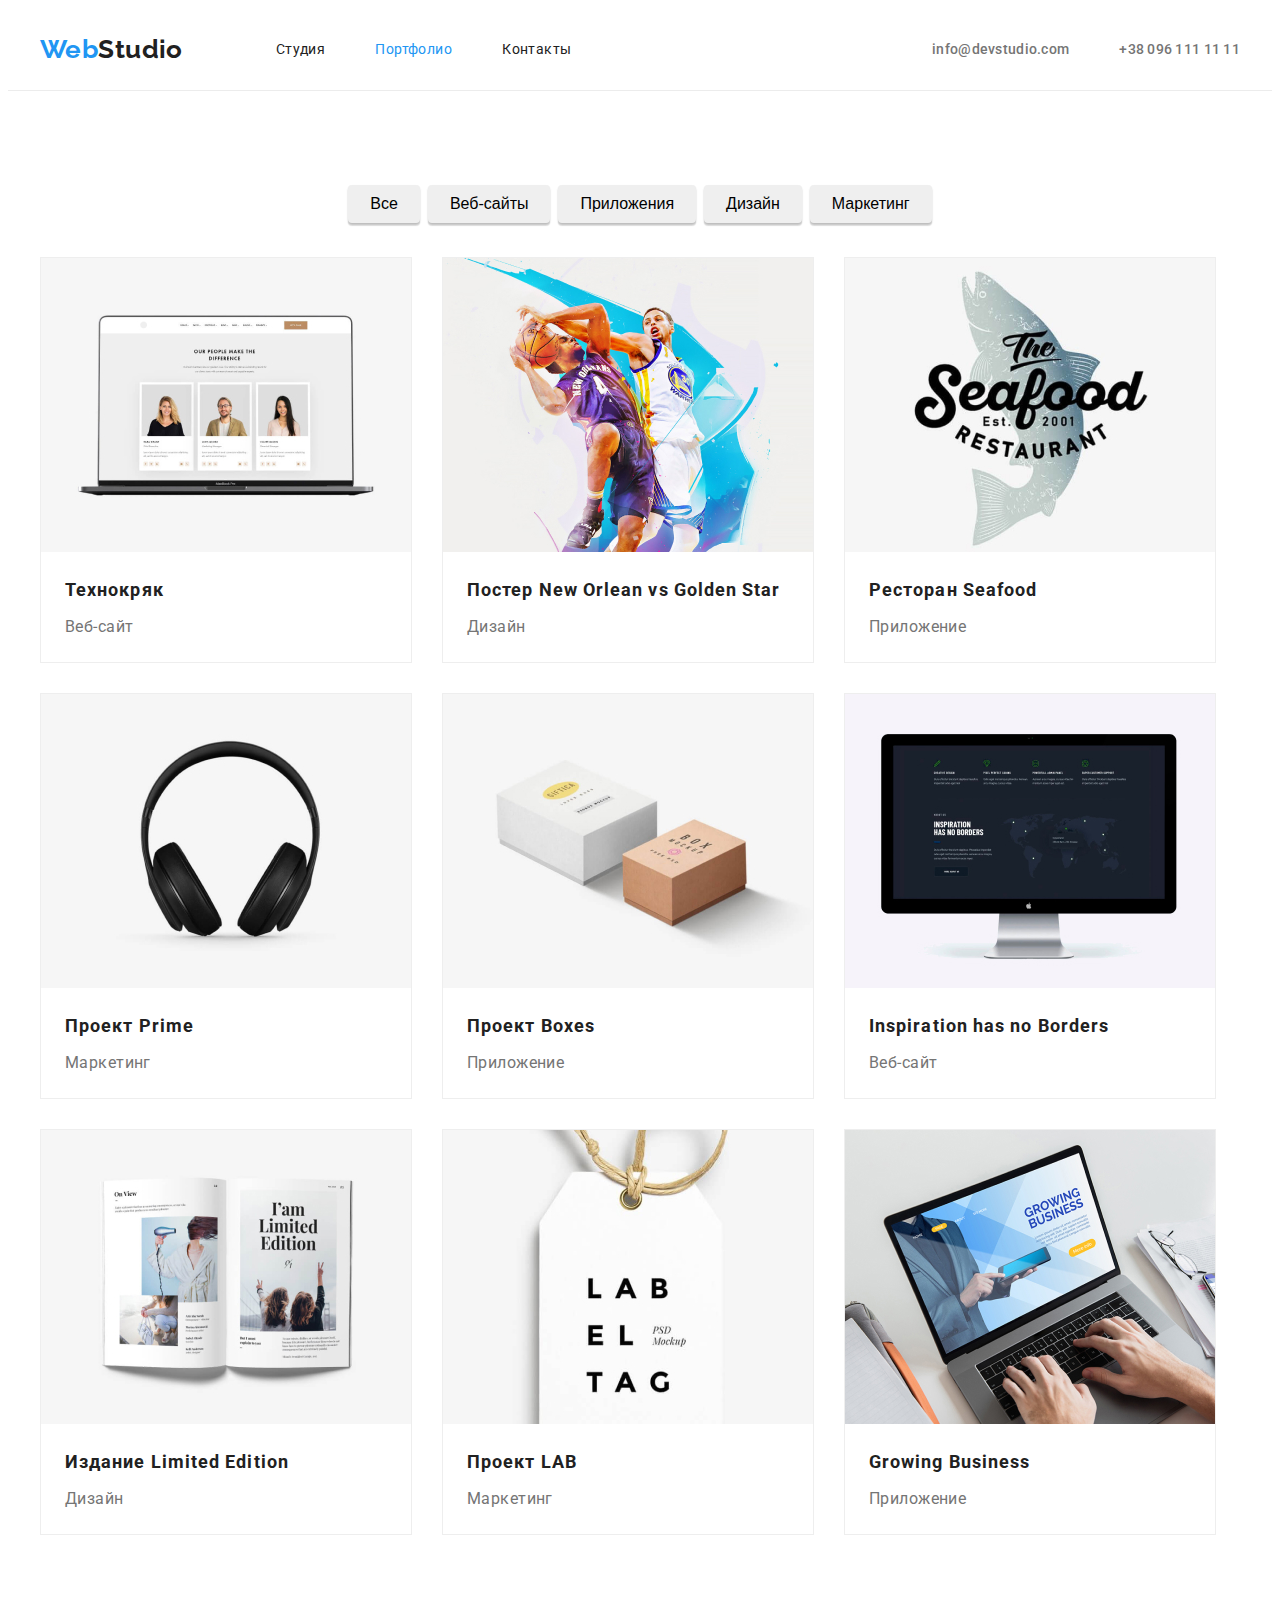
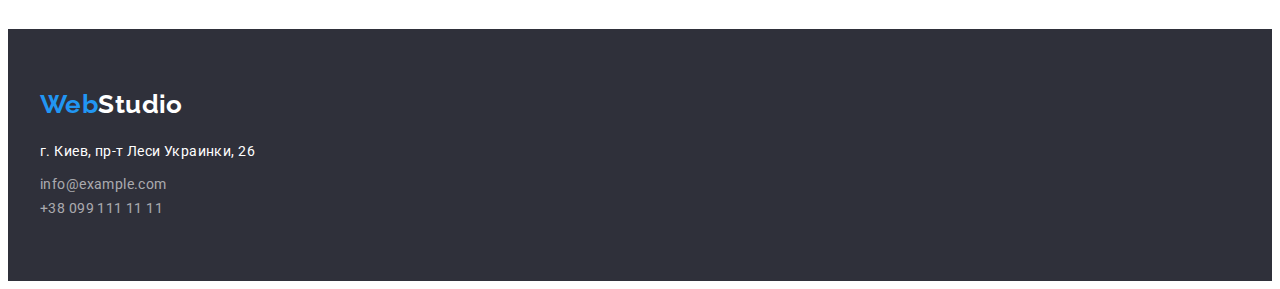
==== commit 38996f4e: "рекомендации ментора" ====
--- a/portfolio.html
+++ b/portfolio.html
@@ -17,7 +17,7 @@
 
 <body>
 	<!-- Шапка сайта -->
-	<header class="hdr">
+	<header class="header">
 		<div class="container flex-cont">
 			<nav class="navigation">
 				<a class="logo" href="./index.html"> <span class="logo-accent">Web</span>Studio</a>
--- a/сss/styles.css
+++ b/сss/styles.css
@@ -29,7 +29,7 @@
   font-family: var(--main-font);
   font-weight: 400;
   font-size: 14px;
-  line-height: 1.14;
+  line-height: 1.1428;
   letter-spacing: 0.03em;
   color: var(--main-dark-color);
 }
@@ -69,14 +69,13 @@
   color: var(--accent-color);
 }
 
-.hdr {
+.header {
   border-bottom: 1px solid var(--header-border);
 }
 
 .flex-cont {
   display: flex;
   justify-content: space-between;
-  min-height: 80px;
 }
 
 .navigation {
@@ -91,8 +90,8 @@
 
 /* для удобства наведения курсора */
 .nav-list .item a {
-  padding-top: 20px;
-  padding-bottom: 20px;
+  padding-top: 33px;
+  padding-bottom: 33px;
 }
 
 .nav-list .item + .item {
@@ -138,9 +137,8 @@
   text-transform: uppercase;
   color: var(--white-color);
 
-  padding-top: 200px;
-  padding-bottom: 30px;
-  margin: 0;
+  margin-top: 0;
+  margin-bottom: 30px;
 }
 
 h2 {
@@ -156,10 +154,14 @@
 .hero-banner {
   background-color: var(--hero-background-color);
   text-align: center;
-}
-
-.div-hero-button {
-  padding-bottom: 200px;
+  display: flex;
+  justify-content: center;
+  align-items: center;
+  min-height: 600px;
+}
+
+.div-hero {
+  max-width: 650px;
 }
 
 .hero-btn {
@@ -216,6 +218,10 @@
   justify-content: space-between;
 }
 
+.business-list .item {
+  width: 370px;
+}
+
 .team {
   padding-top: 94px;
   padding-bottom: 94px;
@@ -224,10 +230,12 @@
 
 .team-list {
   display: flex;
+  flex-wrap: wrap;
   justify-content: space-between;
 }
 
 .team-list .item {
+  width: 270px;
   background: var(--white-color);
   box-shadow: 0px 1px 3px rgba(0, 0, 0, 0.12), 0px 1px 1px rgba(0, 0, 0, 0.14),
     0px 2px 1px rgba(0, 0, 0, 0.2);
@@ -312,13 +320,20 @@
 .project-list {
   display: flex;
   flex-wrap: wrap;
-  justify-content: space-between;
+  /* justify-content: space-between; */
 }
 
 .project-list .item {
+  max-width: 370px;
+  width: calc((100%-60px) / 3);
   background: var(--white-color);
   border: 1px solid var(--container-border);
+  margin-right: 30px;
   margin-bottom: 30px;
+}
+
+.project-list .item:nth-child(3n) {
+  margin-right: 0;
 }
 
 .project-list .item:nth-last-child(-n + 3) {
@@ -339,7 +354,7 @@
   background-color: var(--hero-background-color);
 }
 
-.footer-list .item {
+.footer-list {
   margin-top: 9px;
 }
 
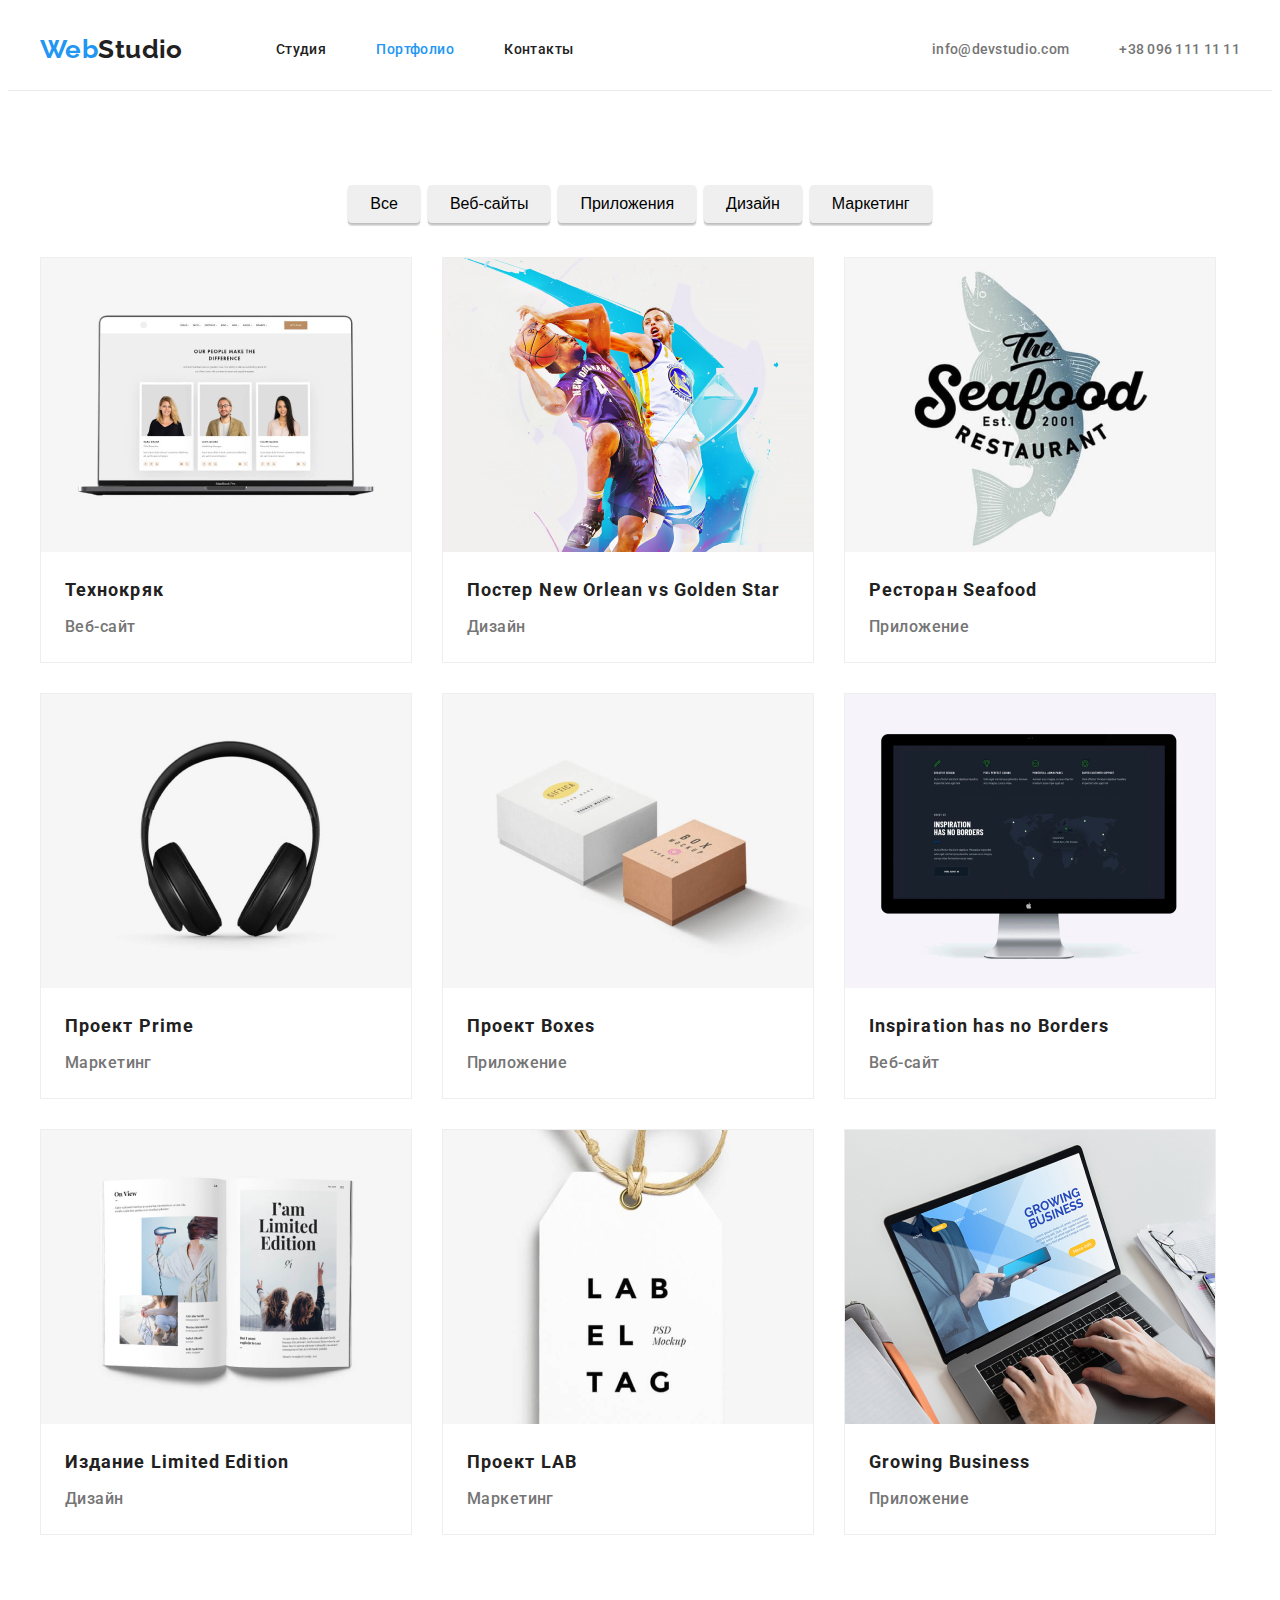
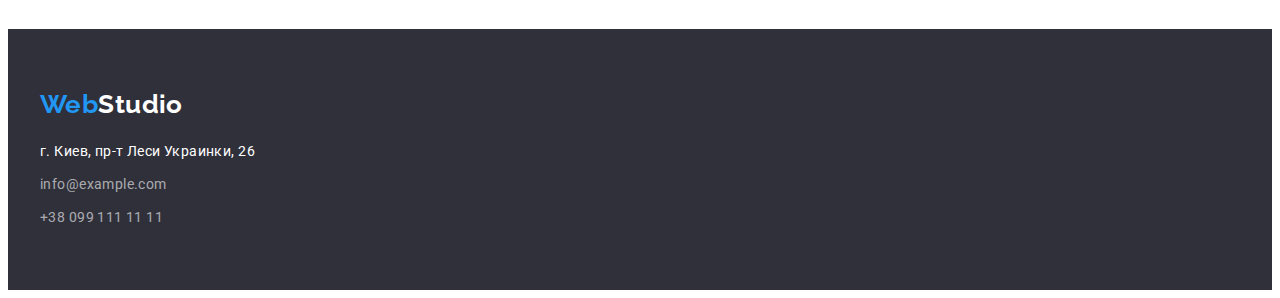
==== commit e3e37df3: "Ссылки на карточки портфолио" ====
--- a/portfolio.html
+++ b/portfolio.html
@@ -54,67 +54,85 @@
 
 			<ul class="project-list">
 				<li class="item">
-					<img src="./img_portf/img-0.jpg" alt="галерея работ" width="370" height="294">
-					<div class="project-description">
-						<h3>Технокряк</h3>
-						<p>Веб-сайт</p>
-					</div>
+					<a href="">
+						<img src="./img_portf/img-0.jpg" alt="галерея работ" width="370" height="294">
+						<div class="project-description">
+							<h3>Технокряк</h3>
+							<p>Веб-сайт</p>
+						</div>
+					</a>
 				</li>
 				<li class="item">
-					<img src="./img_portf/img-1.jpg" alt="галерея работ" width="370" height="294">
-					<div class="project-description">
-						<h3>Постер New Orlean vs Golden Star</h3>
-						<p>Дизайн</p>
-					</div>
+					<a href="">
+						<img src="./img_portf/img-1.jpg" alt="галерея работ" width="370" height="294">
+						<div class="project-description">
+							<h3>Постер New Orlean vs Golden Star</h3>
+							<p>Дизайн</p>
+						</div>
+					</a>
 				</li>
 				<li class="item">
-					<img src="./img_portf/img-2.jpg" alt="галерея работ" width="370" height="294">
-					<div class="project-description">
-						<h3>Ресторан Seafood</h3>
-						<p>Приложение</p>
-					</div>
+					<a href="">
+						<img src="./img_portf/img-2.jpg" alt="галерея работ" width="370" height="294">
+						<div class="project-description">
+							<h3>Ресторан Seafood</h3>
+							<p>Приложение</p>
+						</div>
+					</a>
 				</li>
 				<li class="item">
-					<img src="./img_portf/img-3.jpg" alt="галерея работ" width="370" height="294">
-					<div class="project-description">
-						<h3>Проект Prime</h3>
-						<p>Маркетинг</p>
-					</div>
+					<a href="">
+						<img src="./img_portf/img-3.jpg" alt="галерея работ" width="370" height="294">
+						<div class="project-description">
+							<h3>Проект Prime</h3>
+							<p>Маркетинг</p>
+						</div>
+					</a>
 				</li>
 				<li class="item">
-					<img src="./img_portf/img-4.jpg" alt="галерея работ" width="370" height="294">
-					<div class="project-description">
-						<h3>Проект Boxes</h3>
-						<p>Приложение</p>
-					</div>
+					<a href="">
+						<img src="./img_portf/img-4.jpg" alt="галерея работ" width="370" height="294">
+						<div class="project-description">
+							<h3>Проект Boxes</h3>
+							<p>Приложение</p>
+						</div>
+					</a>
 				</li>
 				<li class="item">
-					<img src="./img_portf/img-5.jpg" alt="галерея работ" width="370" height="294">
-					<div class="project-description">
-						<h3>Inspiration has no Borders</h3>
-						<p>Веб-сайт</p>
-					</div>
+					<a href="">
+						<img src="./img_portf/img-5.jpg" alt="галерея работ" width="370" height="294">
+						<div class="project-description">
+							<h3>Inspiration has no Borders</h3>
+							<p>Веб-сайт</p>
+						</div>
+					</a>
 				</li>
 				<li class="item">
-					<img src="./img_portf/img-6.jpg" alt="галерея работ" width="370" height="294">
-					<div class="project-description">
-						<h3>Издание Limited Edition</h3>
-						<p>Дизайн</p>
-					</div>
+					<a href="">
+						<img src="./img_portf/img-6.jpg" alt="галерея работ" width="370" height="294">
+						<div class="project-description">
+							<h3>Издание Limited Edition</h3>
+							<p>Дизайн</p>
+						</div>
+					</a>
 				</li>
 				<li class="item">
-					<img src="./img_portf/img-7.jpg" alt="галерея работ" width="370" height="294">
-					<div class="project-description">
-						<h3>Проект LAB</h3>
-						<p>Маркетинг</p>
-					</div>
+					<a href="">
+						<img src="./img_portf/img-7.jpg" alt="галерея работ" width="370" height="294">
+						<div class="project-description">
+							<h3>Проект LAB</h3>
+							<p>Маркетинг</p>
+						</div>
+					</a>
 				</li>
 				<li class="item">
-					<img src="./img_portf/img-8.jpg" alt="галерея работ" width="370" height="294">
-					<div class="project-description">
-						<h3>Growing Business</h3>
-						<p>Приложение</p>
-					</div>
+					<a href="">
+						<img src="./img_portf/img-8.jpg" alt="галерея работ" width="370" height="294">
+						<div class="project-description">
+							<h3>Growing Business</h3>
+							<p>Приложение</p>
+						</div>
+					</a>
 				</li>
 			</ul>
 		</div>
--- a/сss/styles.css
+++ b/сss/styles.css
@@ -50,6 +50,7 @@
   display: block;
   text-decoration: none;
   color: var(--main-dark-color);
+  font-weight: 500;
 }
 
 a:hover:not(.logo),
@@ -109,6 +110,11 @@
   align-items: center;
 }
 
+.contacts-list .item a {
+  padding-top: 33px;
+  padding-bottom: 33px;
+}
+
 .contacts-list .item + .item {
   margin-left: 50px;
 }
@@ -157,11 +163,12 @@
   display: flex;
   justify-content: center;
   align-items: center;
-  min-height: 600px;
+  padding-top: 200px;
+  padding-bottom: 200px;
 }
 
 .div-hero {
-  max-width: 650px;
+  width: 696px;
 }
 
 .hero-btn {
@@ -354,11 +361,16 @@
   background-color: var(--hero-background-color);
 }
 
-.footer-list {
-  margin-top: 9px;
+.footer address {
+  margin-bottom: 9px;
+}
+
+.footer-list .item:not(:last-child) {
+  margin-bottom: 9px;
 }
 
 .contacts-ftr {
+  font-weight: 400;
   color: var(--contacts-color-footer);
   line-height: 1.714;
 }
